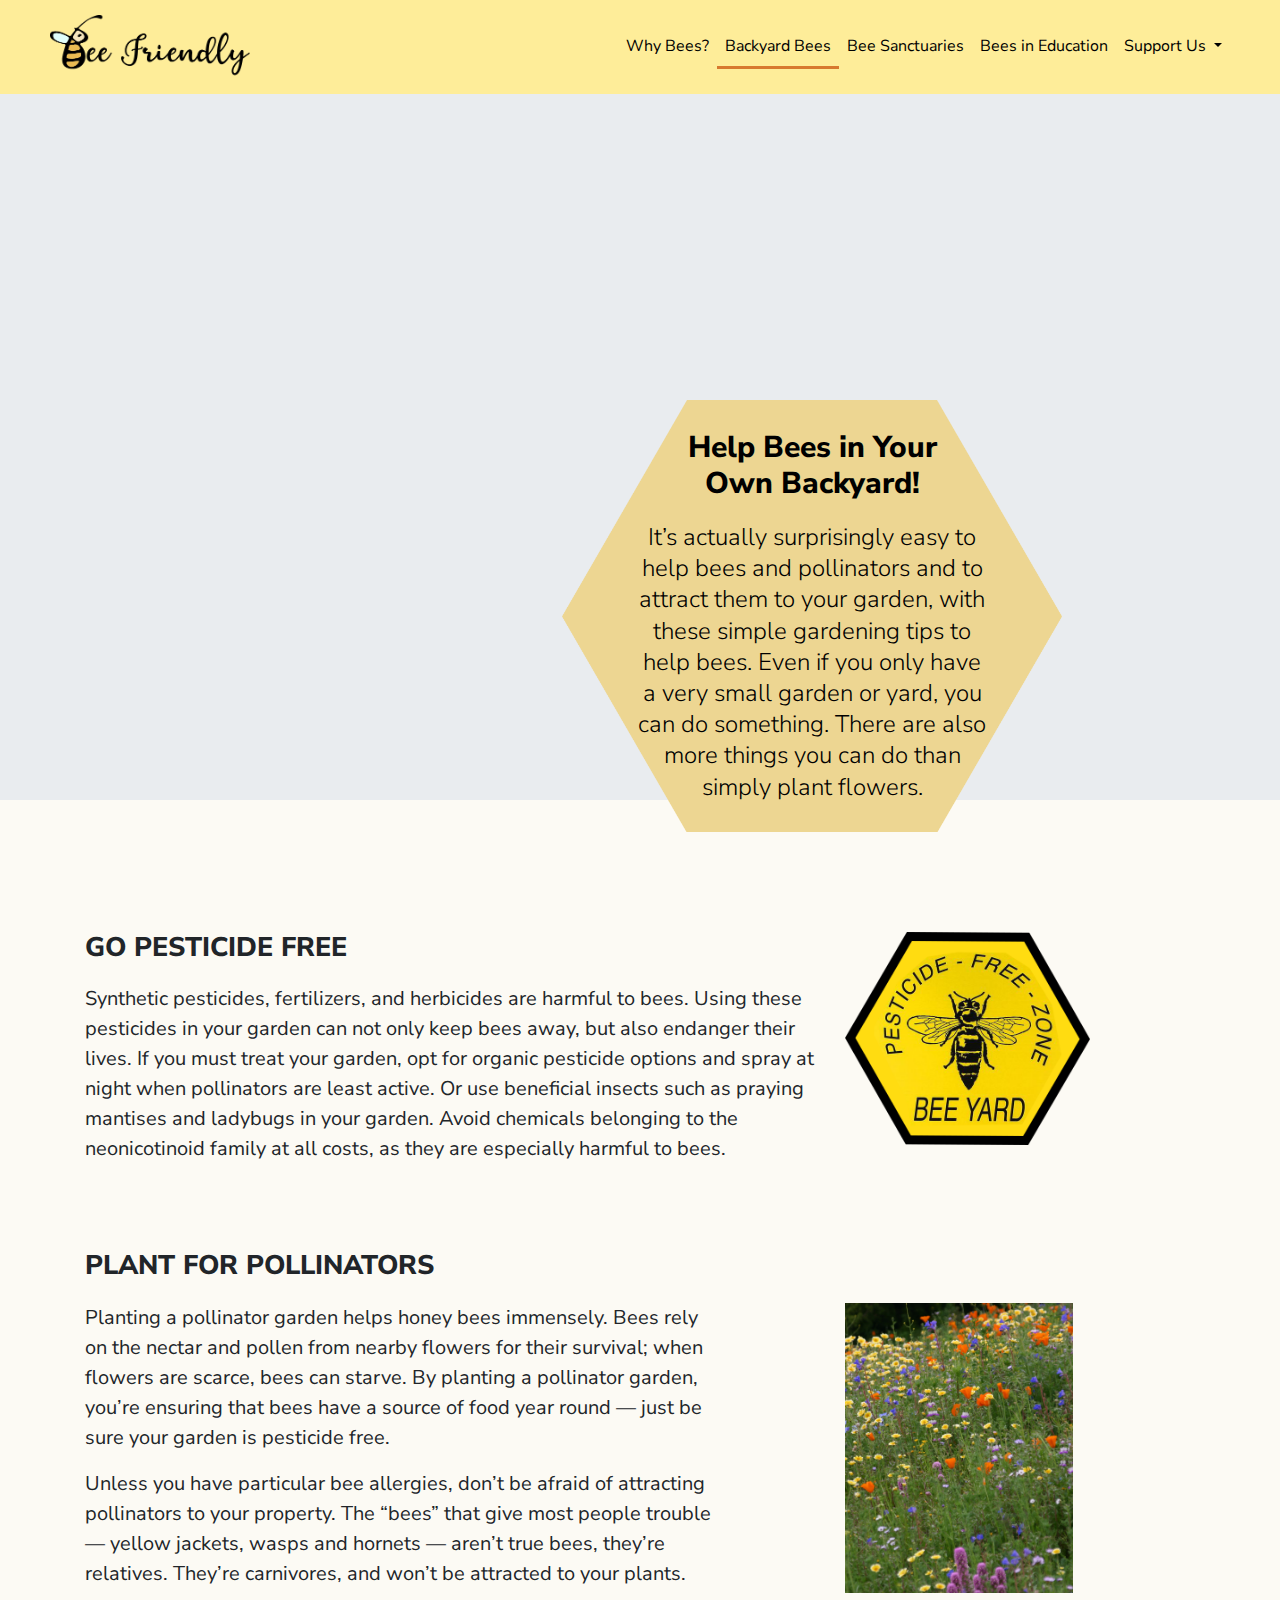
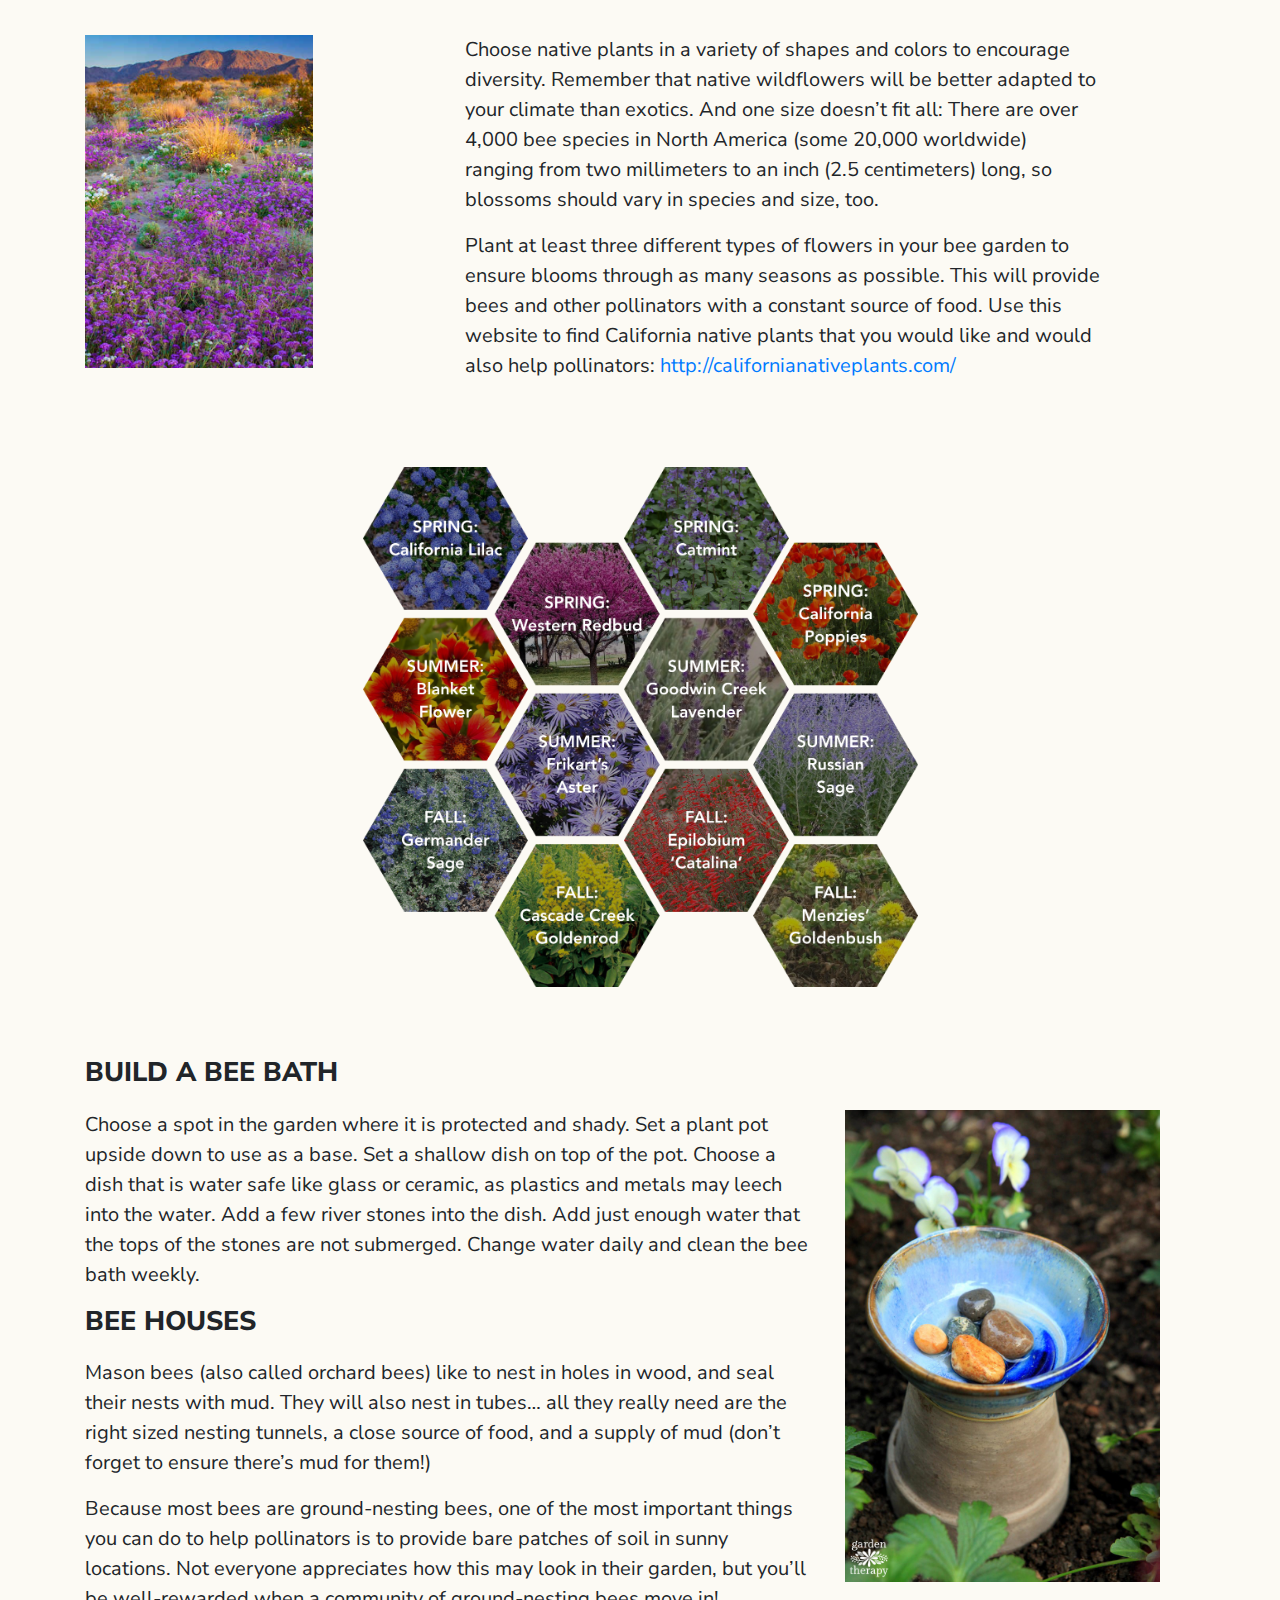
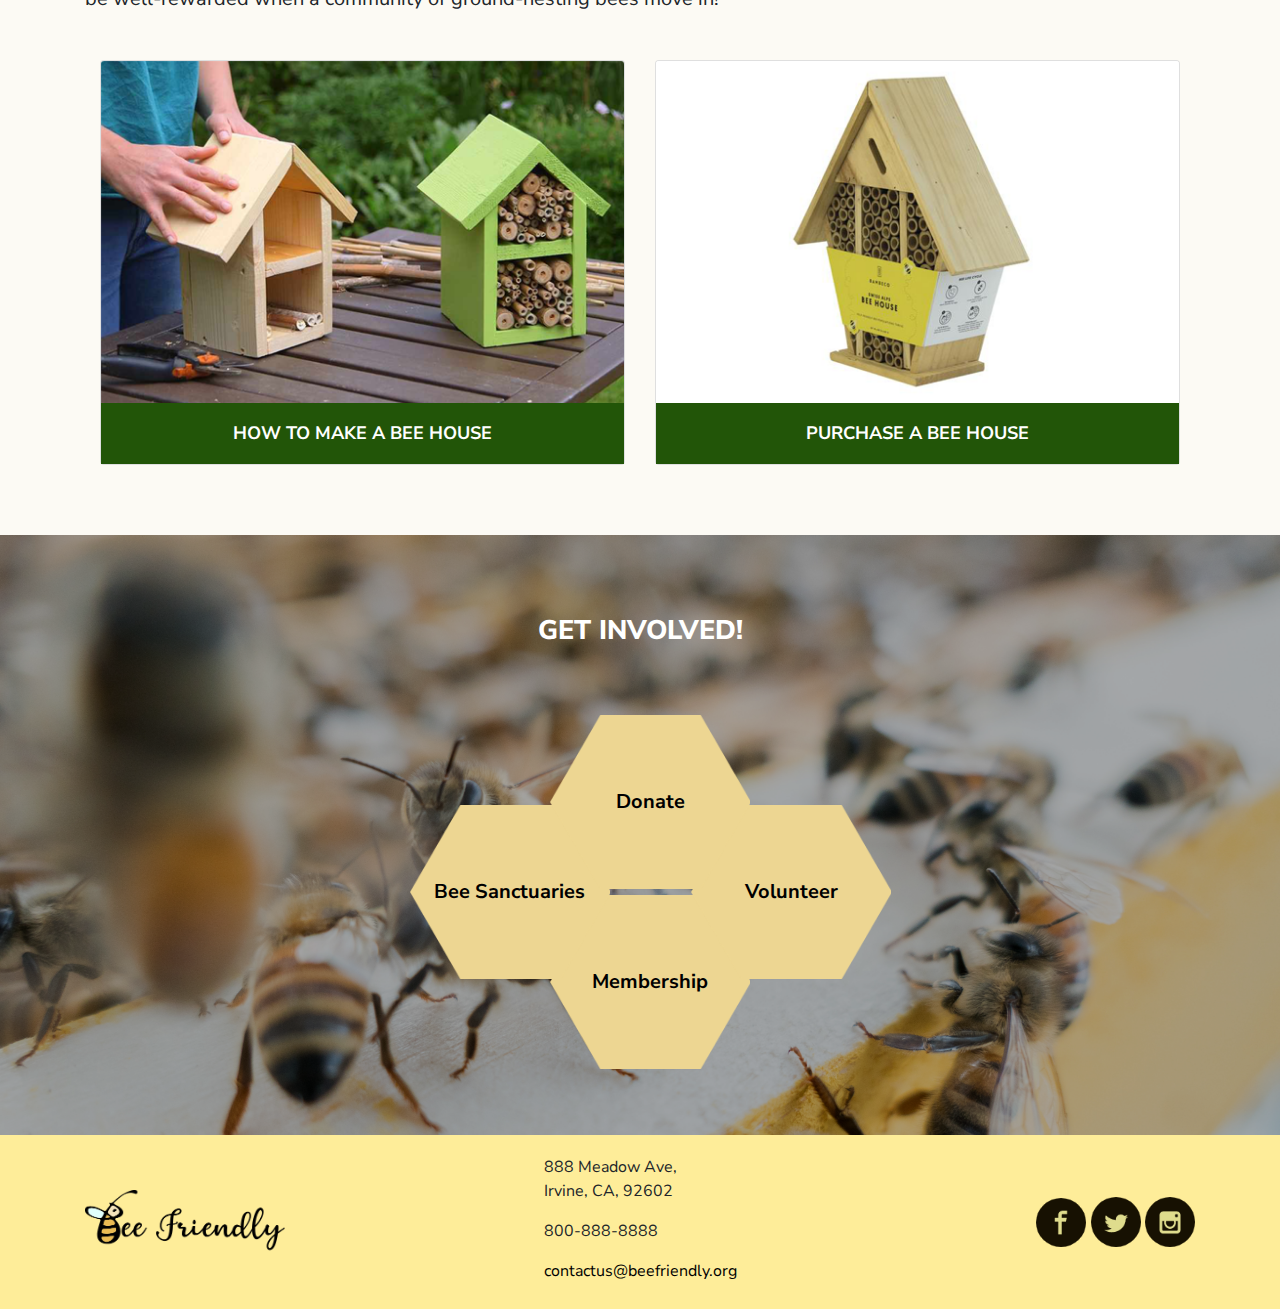
==== backyard-bees.html @ 56a1fdff "added other pages" ====
<!DOCTYPE html>
<html>
    <head>
        <title>Backyard Bees</title>
        
        <!--Bootstrap CSS-->
        <link rel="stylesheet" href="https://stackpath.bootstrapcdn.com/bootstrap/4.3.1/css/bootstrap.min.css" integrity="sha384-ggOyR0iXCbMQv3Xipma34MD+dH/1fQ784/j6cY/iJTQUOhcWr7x9JvoRxT2MZw1T" crossorigin="anonymous">
        
        <!--Custom CSS-->
        <link href="css/index.css" rel="stylesheet" type="text/css">
        <link href="css/bee-sanctuaries.css" rel="stylesheet" type="text/css">
        <link href="css/backyard-bees.css" rel="stylesheet" type="text/css">
        
        <!--Fonts-->
        <link href="https://fonts.googleapis.com/css?family=Nunito+Sans:300,400,700,800,900&display=swap" rel="stylesheet">
        
        <!--Necessary for Responsive Design-->
        <meta name="viewport" content="width=device-width, initial-scale=1">
    </head>
    <body>
        <!-- Navigation -->
        <nav class="navbar navbar-expand-lg navbar-light bg-light bees-navbar">
            <a class="navbar-brand" href="index.html">
                <img src="images/BeeFriendly.png" alt="Bee Friendly Logo" class="bees-logo" id="bees-logo">
            </a>
            <button class="navbar-toggler" type="button" data-toggle="collapse" data-target="#navbarSupportedContent" aria-controls="navbarSupportedContent" aria-expanded="false" aria-label="Toggle navigation">
                <span class="navbar-toggler-icon"></span>
            </button>
            
            <div class="collapse navbar-collapse" id="navbarSupportedContent">
                <ul class="navbar-nav mr-auto bees-nav-ul">
                    <li class="nav-item">
                        <a class="nav-link bees-nav-link" href="comingsoon.html">Why Bees?</a>
                    </li>
                    <li class="nav-item">
                        <a class="nav-link bees-nav-link bees-active" href="backyard-bees.html">Backyard Bees</a>
                    </li>
                    <li class="nav-item">
                        <a class="nav-link bees-nav-link" href="bee-sanctuaries.html">Bee Sanctuaries</a>
                    </li>
                    <li class="nav-item">
                        <a class="nav-link bees-nav-link" href="bees-in-education.html">Bees in Education</a>
                    </li>
                    <li class="nav-item dropdown">
                        <a class="nav-link dropdown-toggle bees-nav-link" href="#" id="navbarDropdown" role="button" data-toggle="dropdown" aria-haspopup="true" aria-expanded="false">
                            Support Us
                        </a>
                        <div class="dropdown-menu bees-dropdown" aria-labelledby="navbarDropdown">
                            <a class="dropdown-item bees-nav-link" href="donate.html">Donate</a>
                            <a class="dropdown-item bees-nav-link" href="volunteer.html">Volunteer</a>
                            <a class="dropdown-item bees-nav-link" href="comingsoon.html">Membership</a>
                        </div>
                    </li>
                </ul>
            </div>
        </nav>
        <!--Header-->
        <div class="jumbotron jumbotron-fluid bees-backyard-jumbo">
            <div class="container">
                <div class="honeycomb">
                    <h1>Help Bees in Your Own Backyard!</h1>
                    <p>It’s actually surprisingly easy to help bees and pollinators and to attract them to your garden, with these simple gardening tips to help bees. Even if you only have a very small garden or yard, you can do something. There are also more things you can do than simply plant flowers.</p>
                </div>
            </div>
        </div>
        <!--Main Content-->
        <section class="bees-backyard-main-content container">
            <div class="row bees-row-2">
                <div class="col-md-8 col-12">
                    <h1>Go Pesticide Free</h1>
                    <p>Synthetic pesticides, fertilizers, and herbicides are harmful to bees. Using these pesticides in your garden can not only keep bees away, but also endanger their lives. If you must treat your garden, opt for organic pesticide options and spray at night when pollinators are least active. Or use beneficial insects such as praying mantises and ladybugs in your garden. Avoid chemicals belonging to the neonicotinoid family at all costs, as they are especially harmful to bees.</p>
                </div>
                <div class="col-md-4 col-12">
                    <img src="images/pesticideFree01.png" alt="A hexagon yellow sign saying Pesticide Free Zone with a bee photo." id="pesticidefree">
                </div>
            </div>
            <div class="row">
                <div class="col-12">
                    <h1>Plant for Pollinators</h1>
                </div>
            </div>
            <div class="row bees-row-3">
                <div class="col-md-7 col-12">
                    <p>Planting a pollinator garden helps honey bees immensely. Bees rely on the nectar and pollen from nearby flowers for their survival; when flowers are scarce, bees can starve. By planting a pollinator garden, you’re ensuring that bees have a source of food year round — just be sure your garden is pesticide free.</p>
                    <p>Unless you have particular bee allergies, don’t be afraid of attracting pollinators to your property. The “bees” that give most people trouble — yellow jackets, wasps and hornets — aren’t true bees, they’re relatives. They’re carnivores, and won’t be attracted to your plants.</p>
                </div>
                <div class="col-md-1"></div>
                <div class="col-md-4 col-12">
                    <img src="images/Wildflowers01.png" alt="A field of wildflowers." id="wildflowers-1">
                </div>
            </div>
            <div class="row bees-row-2">
                <div class="col-md-4 col-12">
                    <img src="images/Wildflowers02.png" alt="A field of wildflowers." id="wildflowers-2">
                </div>
                <div class="col-md-7 col-12">
                    <p>Choose native plants in a variety of shapes and colors to encourage diversity. Remember that native wildflowers will be better adapted to your climate than exotics. And one size doesn’t fit all: There are over 4,000 bee species in North America (some 20,000 worldwide) ranging from two millimeters to an inch (2.5 centimeters) long, so blossoms should vary in species and size, too.</p>
                    <p>Plant at least three different types of flowers in your bee garden to ensure blooms through as many seasons as possible. This will provide bees and other pollinators with a constant source of food. Use this website to find California native plants that you would like and would also help pollinators: <a href="http://californianativeplants.com/" target="_blank">http://californianativeplants.com/</a></p>
                </div>
            </div>
            <div class="row bees-row-2">
                <div class="col-12 flower-list">
                    <img src="images/FlowerList.png" alt="List of seasonally appropriate plants for bees." id="flowerlist">
                </div>
            </div>
            <div class="row">
                <div class="col-12">
                    <h1>Build a Bee Bath</h1>
                </div>
            </div>
            <div class="row bees-row-3">
                <div class="col-md-8 col-12">
                    <p>Choose a spot in the garden where it is protected and shady. Set a plant pot upside down to use as a base. Set a shallow dish on top of the pot. Choose a dish that is water safe like glass or ceramic, as plastics and metals may leech into the water. Add a few river stones into the dish. Add just enough water that the tops of the stones are not submerged. Change water daily and clean the bee bath weekly.</p>
                    <h1>Bee Houses</h1>
                    <p>Mason bees (also called orchard bees) like to nest in holes in wood, and seal their nests with mud. They will also nest in tubes… all they really need are the right sized nesting tunnels, a close source of food, and a supply of mud (don’t forget to ensure there’s mud for them!)</p>
                    <p>Because most bees are ground-nesting bees, one of the most important things you can do to help pollinators is to provide bare patches of soil in sunny locations. Not everyone appreciates how this may look in their garden, but you’ll be well-rewarded when a community of ground-nesting bees move in!</p>
                </div>
                <div class="col-md-4 col-12">
                    <img src="images/beebath.png" alt="A bee bath." id="bee-bath">
                </div>
            </div>
            <div class="row bees-row-2">
                <div class="card-deck container bees-card-deck-3">
                    <div class="card bees-card-3">
                        <a href="#">
                            <img src="images/DIYBeeHouse2.png" class="card-img-top" alt="Man building a bee house.">
                            <div class="card-body bees-card-body-3">
                                <h5 class="card-title">How to make a bee house</h5>
                            </div>
                        </a>
                    </div>
                    <div class="card bees-card-3">
                        <a href="#">
                            <img src="images/BuyBeeHouse2.png" class="card-img-top" alt="A bee house for sale.">
                            <div class="card-body bees-card-body-3">
                                <h5 class="card-title">Purchase a Bee House</h5>
                            </div>
                        </a>
                    </div>
                </div>
            </div>
        </section>
        <div class="bees-involved">
            <h1>Get Involved!</h1>
            <div class="small-honeycombs">
                <div class="small-honeycomb" id="small-hc-1">
                    <h2>
                        <a href="donate.html">Donate</a>
                    </h2>
                </div>
                <div class="small-honeycomb" id="small-hc-2">
                    <h2>
                        <a href="bee-sanctuaries.html">Bee Sanctuaries</a>
                    </h2>
                </div>
                <div class="small-honeycomb" id="small-hc-3">
                    <h2>
                        <a href="volunteer.html">Volunteer</a>
                    </h2>
                </div>
                <div class="small-honeycomb" id="small-hc-4">
                    <h2>
                        <a href="comingsoon.html">Membership</a>
                    </h2>
                </div>
            </div>
        </div>
        <footer>
            <div class="container">
                <div class="row bees-row">
                    <div class="col-md-4 col-12 bees-footer-logo">
                        <a class="navbar-brand" href="index.html">
                            <img src="images/BeeFriendly.png" alt="Bee Friendly Logo" class="bees-logo" id="bees-logo">
                        </a>
                    </div>
                    <div class="col-md-4 col-12 bees-footer-info">
                        <div class="bees-footer-info-inner">
                            <p>
                            888 Meadow Ave,<br> 
                            Irvine, CA, 92602 
                            </p>
                            <p>800-888-8888</p>
                            <p><a href="mailto:contactus@beefriendly.org">contactus@beefriendly.org</a></p>
                        </div>
                    </div>
                    <div class="col-md-4 col-12 bees-footer-sm">
                        <div class="bees-sm">
                            <a href="#">
                                <img src="images/Facebook.png" alt="Facebook Icon" class="bees-sm-link">
                            </a>
                            <a href="#">
                                <img src="images/Twitter.png" alt="Twitter Icon" class="bees-sm-link">
                            </a>
                            <a href="#">
                                <img src="images/Instagram.png" alt="Instagram Icon" class="bees-sm-link">
                            </a>
                        </div>
                    </div>
                </div>
            </div>
        </footer>

        
        <!--JQuery-->
        <script src="https://ajax.googleapis.com/ajax/libs/jquery/3.4.1/jquery.min.js"></script>
        
        <!--Bootstrap JS-->
        <script src="https://code.jquery.com/jquery-3.3.1.slim.min.js" integrity="sha384-q8i/X+965DzO0rT7abK41JStQIAqVgRVzpbzo5smXKp4YfRvH+8abtTE1Pi6jizo" crossorigin="anonymous"></script>
        <script src="https://cdnjs.cloudflare.com/ajax/libs/popper.js/1.14.7/umd/popper.min.js" integrity="sha384-UO2eT0CpHqdSJQ6hJty5KVphtPhzWj9WO1clHTMGa3JDZwrnQq4sF86dIHNDz0W1" crossorigin="anonymous"></script>
        <script src="https://stackpath.bootstrapcdn.com/bootstrap/4.3.1/js/bootstrap.min.js" integrity="sha384-JjSmVgyd0p3pXB1rRibZUAYoIIy6OrQ6VrjIEaFf/nJGzIxFDsf4x0xIM+B07jRM" crossorigin="anonymous"></script>

        <!--Personal JS-->
        <script src="js/index.js" type="text/javascript"></script>
    </body>
</html>
---- css/index.css ----
body {
    background-color: #FCFAF4;
}

/* Parallax */
#parallax-container {
    display: block;
    height: 750px; 
}
#parallax-container div#back {
    background-image: url(../images/HomepageBG01.png);
    position: fixed;
    top: 0;
    background-position: center !important;
    transform: translateY(0px);
    height: 750px; 
    width: 100%;
    margin-top: 80px;
}
#parallax-container div#tree {
    background-image: url(../images/HomepageBG02a.png);
    position: fixed;
    top: 0;
    background-position: right !important;
    transform: translateY(0px);
    height: 750px; 
    width: 100%;
    background-repeat: no-repeat !important;
}
#parallax-container div#bee1 {
    background-image: url(../images/realbee2.png);
    position: fixed;
    top: 110px;
    left: 600px;
    background-position: left !important;
    transform: translateY(0px);
    height: 750px; 
    width: 100%;
    background-repeat: no-repeat !important;
}
#parallax-container div#bee2 {
    background-image: url(../images/realbee3.png);
    position: fixed;
    top: -100px;
    left: 800px;
    background-position: left !important;
    transform: translateY(0px);
    height: 750px; 
    width: 100%;
    background-repeat: no-repeat !important;
}
#parallax-container div#bee3 {
    background-image: url(../images/realbee3.png);
    position: fixed;
    top: 150px;
    left: 300px;
    background-position: left !important;
    transform: translateY(0px);
    height: 750px; 
    width: 100%;
    background-repeat: no-repeat !important;
}
#parallax-container div#bee4 {
    background-image: url(../images/realbee3.png);
    position: fixed;
    top: -150px;
    left: 100px;
    background-position: left !important;
    transform: translateY(0px);
    height: 750px; 
    width: 100%;
    background-repeat: no-repeat !important;
}
#parallax-container div#bee5 {
    background-image: url(../images/realbee2.png);
    position: fixed;
    top: -200px;
    left: 400px;
    background-position: left !important;
    transform: translateY(0px);
    height: 750px; 
    width: 100%;
    background-repeat: no-repeat !important;
}
#parallax-container div#bees-header-content {
    position: fixed;
    top: 200px;
    left: 0;
    background-position: left !important;
    transform: translateY(0px);
    height: 750px; 
    width: 100%;
}

/* Navigation */
.bees-navbar {
    position: fixed;
    z-index: 100;
    width: 100%;
    background-color: #FEED99 !important;
    padding: 10px 50px;
}
.bees-logo {
    max-width: 200px;
}
.bees-nav-ul {
  margin-left: auto;
  margin-right: 0 !important;
}
.bees-nav-link {
    font-family: 'Nunito Sans', sans-serif;
    color: #000000 !important;
    border-bottom: 3px solid rgba(0,0,0,0);
}
.bees-nav-link:hover {
    font-family: 'Nunito Sans', sans-serif;
    color: #000000 !important;
    border-bottom: 3px solid #D7792E;
}
.bees-nav-link.bees-active {
    font-family: 'Nunito Sans', sans-serif;
    color: #000000 !important;
    border-bottom: 3px solid #D7792E;
}
.bees-dropdown {
    background-color: #FCFAF4 !important;
}

/* Header Content */
.bees-header-content {
    position: relative;
    background-color: rgba(0,0,0,.5);
    border-radius: 10px;
    padding: 50px;
    width: 50%;
    margin: 0 50px;
}
.bees-header-content h1 {
    font-family: 'Nunito Sans', sans-serif;
    color: #ffffff;
    font-size: 30px;
    text-transform: uppercase;
    font-weight: 700;
}
.bees-header-content h2 {
    font-family: 'Nunito Sans', sans-serif;
    color: #ffffff;
    font-size: 23px;
}
.bees-header-btn {
    background-color: #EDD692;
    border-radius: 4px;
    padding: 10px 20px;
    color: #000000;
    font-family: 'Nunito Sans', sans-serif;
    text-transform: uppercase;
    font-weight: 700;
    margin-top: 10px;
    display: inline-block;
}
.bees-header-btn:hover {
    background-color: #225508;
    border-radius: 4px;
    padding: 10px 20px;
    color: #ffffff;
    font-family: 'Nunito Sans', sans-serif;
    text-decoration: none !important;
    text-transform: uppercase;
    font-weight: 700;
    margin-top: 10px;
    display: inline-block;
}

/* Donation */
.bees-donate {
    position: relative;
    background-color: #225508;
    padding: 30px;
}
.bees-donate-content {
    display: flex;
    height: 100%;
    align-items: center;
    justify-content: center;
}
.bees-donate-content h3 {
    display: inline-block;
    color: #ffffff;
    font-family: 'Nunito Sans', sans-serif;
    margin: 0 20px;
}
.bees-donate-content h4 {
    display: inline-block;
    color: #ffffff;
    font-family: 'Nunito Sans', sans-serif;
    background-color: #467030;
    border: 1px solid #ffffff;
    padding: 5px 10px;
    margin: 0 10px;
    border-radius: 4px;
    cursor: pointer;
    text-transform: uppercase;
    font-weight: 300;
}
.bees-donate-content h4:hover {
    display: inline-block;
    color: #000000;
    font-family: 'Nunito Sans', sans-serif;
    background-color: #EDD692;
    border: 1px solid #EDD692;
    padding: 5px 10px;
    margin: 0 10px;
    border-radius: 4px;
    cursor: pointer;
    text-transform: uppercase;
    font-weight: 300;
}
.bees-donate-btn.active {
    display: inline-block;
    color: #000000;
    font-family: 'Nunito Sans', sans-serif;
    background-color: #EDD692;
    border: 1px solid #EDD692;
    padding: 5px 10px;
    margin: 0 10px;
    border-radius: 4px;
    cursor: pointer;
    text-transform: uppercase;
    font-weight: 300;
}
#bees-donate-1 {
    display: none;
}
#bees-donate-2 {
    display: none;
}
.bees-donate-form {
    margin-top: 30px;
}
.bees-donate-form h5 {
    font-family: 'Nunito Sans', sans-serif;
    color: #ffffff;
}
.bees-input {
    margin-bottom: 10px;
}
.bees-input-1 {
    margin-bottom: 20px;
    width: 48.5%;
}
.bees-donate-submit {
    color: #000000;
    font-family: 'Nunito Sans', sans-serif;
    background-color: #EDD692;
    border: 1px solid #EDD692;
    padding: 5px 10px;
    border-radius: 4px;
    text-transform: uppercase;
    font-size: 1.2rem;
    font-weight: 400;
    display: inline-block;
    cursor: pointer;
}
.bees-donate-submit:hover {
    color: #ffffff;
    font-family: 'Nunito Sans', sans-serif;
    background-color: #467030;
    border: 1px solid #ffffff;
    padding: 5px 10px;
    border-radius: 4px;
    text-transform: uppercase;
    font-size: 1.2rem;
    font-weight: 400;
    display: inline-block;
    cursor: pointer;
}
#bees-donate-thanks {
    display: none;
    width: 50%;
    margin: 30px auto;
    color: #ffffff;
    font-family: 'Nunito Sans', sans-serif;
}
.bees-donate-thanks h4 {
    display: inline-block;
    color: #ffffff;
    font-family: 'Nunito Sans', sans-serif;
    background-color: #467030;
    border: 1px solid #ffffff;
    padding: 5px 10px;
    border-radius: 4px;
    cursor: pointer;
    text-transform: uppercase;
    font-weight: 300;
}
.bees-donate-thanks h4:hover {
    display: inline-block;
    color: #000000;
    font-family: 'Nunito Sans', sans-serif;
    background-color: #EDD692;
    border: 1px solid #EDD692;
    padding: 5px 10px;
    border-radius: 4px;
    cursor: pointer;
    text-transform: uppercase;
    font-weight: 300;
}

/* Main Content */
.bees-main-content {
    position: relative;
    background-color: #FCFAF4;
    width: 100%;
    padding-top: 50px;
}
#OurMission {
    width: 50%;
}
.bees-photo-container {
    text-align: center;
}
.bees-main-content h1 {
    font-family: 'Nunito Sans', sans-serif;
    text-transform: uppercase;
    font-size: 27px;
    font-weight: 800;
    margin-bottom: 20px;
}
.bees-main-content p {
    font-family: 'Nunito Sans', sans-serif;
    font-size: 20px;
}
.bees-main-content li {
    font-family: 'Nunito Sans', sans-serif;
    font-size: 20px;
}
.bees-row {
    display: flex;
    height: 100%;
    align-items: center;
}
.bees-card-deck {
    margin: 100px auto;
}
.bees-card {
    margin-left: 0 !important;
}
.bees-card-body {
    background-color: #225508 !important;
}
.bees-card:hover .bees-card-body {
    background-color: #EDD692 !important;
}
.bees-card-body h5 {
    font-family: 'Nunito Sans', sans-serif;
    color: #ffffff;
    text-transform: uppercase;
    font-size: 20px;
    font-weight: 700;
    text-align: center;
    margin-bottom: 0;
}
.bees-card:hover h5 {
    color: #000000;
}
.bees-card a:hover {
    text-decoration: none !important;
}
#Membership {
    width: 70%;
}
.bees-membership {
    margin-top: 80px;
}
.bees-content-btn {
    background-color: #EDD692;
    border-radius: 10px;
    padding: 10px 20px;
    color: #000000;
    font-family: 'Nunito Sans', sans-serif;
    text-transform: uppercase;
    font-weight: 700;
    margin-top: 10px;
    display: inline-block;
}
.bees-content-btn:hover {
    background-color: #225508;
    border-radius: 10px;
    padding: 10px 20px;
    color: #ffffff;
    font-family: 'Nunito Sans', sans-serif;
    text-decoration: none !important;
    text-transform: uppercase;
    font-weight: 700;
    margin-top: 10px;
    display: inline-block;
}
.bees-events {
    margin-top: 100px;
}
.bees-carousel-caption {
    position: absolute;
    right: 0;
    bottom: 0;
    left: 15%;
    z-index: 10;
    display: flex !important;
    align-items: center;
    height: 100%;
}
.bees-events-mobile {
    display: none;
}
#contact-img {
    width: 90%;
}
.bees-contact {
    padding: 50px;
}
.bees-contact-form {
    background-color: #225508;
    padding: 20px;
    border-radius: 10px;
    width: 80%;
    text-align: center;
}
.bees-contact a {
    background-color: #EDD692;
    border-radius: 10px;
    padding: 8px 20px;
    color: #000000;
    border: 2px solid #EDD692;
    font-family: 'Nunito Sans', sans-serif;
    text-transform: uppercase;
    font-weight: 700;
    margin-top: 10px;
    display: inline-block;
}
.bees-contact a:hover {
    background-color: #467030;
    border-radius: 10px;
    padding: 8px 20px;
    color: #ffffff;
    border: 2px solid #ffffff;
    font-family: 'Nunito Sans', sans-serif;
    text-decoration: none !important;
    text-transform: uppercase;
    font-weight: 700;
    margin-top: 10px;
    display: inline-block;
}
.bees-contact h1 {
    font-family: 'Nunito Sans', sans-serif;
    text-transform: uppercase;
    font-size: 27px;
    font-weight: 800;
    margin-bottom: 20px;
    color: #ffffff;
}

/* Footer */
footer {
    position: relative;
    background-color: #FEED99;
    padding: 10px;
}
.bees-footer-info {
    font-family: 'Nunito Sans', sans-serif;
    padding-top: 10px;
    text-align: center;
}
.bees-footer-info-inner {
    display: inline-block;
    text-align: left;
}
.bees-footer-info a {
    font-family: 'Nunito Sans', sans-serif;
    color: #000000;
}
.bees-footer-info a:hover {
    font-family: 'Nunito Sans', sans-serif;
    color: #000000;
    text-decoration: underline #000000 solid;
}
.bees-footer-sm {
    text-align: right;
}
.bees-sm {
    display: inline-block;
}
.bees-sm a:hover {
    text-decoration: none !important;
}
.bees-sm-link {
    width: 50px;
}

/* Media Queries */
@media only screen and (max-width: 1000px) {
    .bees-header-content {
        position: relative;
        background-color: rgba(0,0,0,.5);
        border-radius: 10px;
        padding: 50px;
        width: 90%;
        margin: 0 auto;
    }
    #OurMission {
        width: 80%;
    }
    #Membership {
        width: 80%;
    }
    #contact-img {
        width: 100%;
    }
    .bees-card-body h5 {
        font-family: 'Nunito Sans', sans-serif;
        color: #ffffff;
        text-transform: uppercase;
        font-size: 15px;
        font-weight: 700;
        text-align: center;
        margin-bottom: 0;
    }
}
@media only screen and (max-width: 900px) {
    .bees-donate-content h3 {
        display: inline-block;
        color: #ffffff;
        font-family: 'Nunito Sans', sans-serif;
        margin: 0 20px;
        font-size: 23px;
    }
    .bees-donate-content h4 {
        display: inline-block;
        color: #ffffff;
        font-family: 'Nunito Sans', sans-serif;
        background-color: #467030;
        border: 1px solid #ffffff;
        padding: 5px 10px;
        margin: 0 10px;
        border-radius: 4px;
        cursor: pointer;
        text-transform: uppercase;
        font-weight: 300;
        font-size: 18px;
        text-align: center;
    }
    .bees-donate-content h4:hover {
        display: inline-block;
        color: #000000;
        font-family: 'Nunito Sans', sans-serif;
        background-color: #EDD692;
        border: 1px solid #EDD692;
        padding: 5px 10px;
        margin: 0 10px;
        border-radius: 4px;
        cursor: pointer;
        text-transform: uppercase;
        font-weight: 300;
        text-align: center;
    }
    .bees-donate-btn.active {
        display: inline-block;
        color: #000000;
        font-family: 'Nunito Sans', sans-serif;
        background-color: #EDD692;
        border: 1px solid #EDD692;
        padding: 5px 10px;
        margin: 0 10px;
        border-radius: 4px;
        cursor: pointer;
        text-transform: uppercase;
        font-weight: 300;
        text-align: center;
    }
}
@media only screen and (max-width: 768px) {
    #Membership {
        width: 80%;
        margin-bottom: 50px;
    }
    #OurMission {
        width: 80%;
        margin-top: 50px;
    }
    .bees-card-deck {
        flex-flow: column;
    }
    .bees-card {
        margin-bottom: 20px !important;
    }
    .bees-contact-form {
        margin: 0 auto;
    }
    #contact-img {
        width: 100%;
        margin-top: 50px;
    }
    .bees-footer-sm {
        text-align: center;
    }
    .bees-footer-logo{
        text-align: center;
    }
    .bees-footer-info-inner {
        display: inline-block;
        text-align: center;
    }
}

@media only screen and (max-width: 500px) {
    .bees-donate-content h4 {
        display: inline-block;
        color: #ffffff;
        font-family: 'Nunito Sans', sans-serif;
        background-color: #467030;
        border: 1px solid #ffffff;
        padding: 5px 10px;
        margin: 0 5px;
        border-radius: 4px;
        cursor: pointer;
        text-transform: uppercase;
        font-weight: 300;
        font-size: 18px;
        text-align: center;
    }
    .bees-donate-content h4:hover {
        display: inline-block;
        color: #000000;
        font-family: 'Nunito Sans', sans-serif;
        background-color: #EDD692;
        border: 1px solid #EDD692;
        padding: 5px 10px;
        margin: 0 5px;
        border-radius: 4px;
        cursor: pointer;
        text-transform: uppercase;
        font-weight: 300;
        text-align: center;
    }
    .bees-donate-btn.active {
        display: inline-block;
        color: #000000;
        font-family: 'Nunito Sans', sans-serif;
        background-color: #EDD692;
        border: 1px solid #EDD692;
        padding: 5px 10px;
        margin: 0 5px;
        border-radius: 4px;
        cursor: pointer;
        text-transform: uppercase;
        font-weight: 300;
        text-align: center;
    }
    .bees-events-mobile {
        display: block;
        margin-top: 100px;
    }
    .bees-events {
        display: none;
    }
    .bees-carousel-caption {
        position: absolute;
        right: 0;
        bottom: 0;
        left: 20%;
        z-index: 10;
        display: flex !important;
        align-items: center;
        height: 100%;
    }
}
---- css/bee-sanctuaries.css ----
.bees-sanc-jumbo {
    background-image: url(../images/BeeSancHeader.png);
    background-size: cover;
    background-repeat: no-repeat;
    position: relative;
    height: 800px;
}
.honeycomb {
    text-align: center;
}
.honeycomb h1 {
    font-family: 'Nunito Sans', sans-serif;
    color: #000000;
    font-size: 30px;
    font-weight: 800;
    margin-top: 50px;
    margin-bottom: 20px;
}
.honeycomb h2 {
    font-family: 'Nunito Sans', sans-serif;
    color: #000000;
    font-size: 25px;
    font-weight: 700;
    margin: 40px auto;
    width: 75%;
}
.honeycomb p {
    font-family: 'Nunito Sans', sans-serif;
    color: #000000;
    font-size: 24px;
    font-weight: 300;
    width: 70%;
    margin: 30px auto;
    line-height: 1.3;
}
#honeycomb-2 h1 {
    margin-top: 30px;
}
#honeycomb-2 p {
    width: 80%;
}
#honeycomb-3 p {
    width: 50%;
}
.honeycomb a {
    font-family: 'Nunito Sans', sans-serif;
    color: #ffffff;
    font-size: 18px;
    font-weight: 700;
    padding: 10px 20px;
    border-radius: 4px;
    background-color: #225508;
    text-transform: uppercase;
}
.honeycomb a:hover {
    font-family: 'Nunito Sans', sans-serif;
    color: #ffffff;
    font-size: 18px;
    font-weight: 700;
    background-color: #467030;
    padding: 10px 20px;
    border-radius: 4px;
    text-transform: uppercase;
}
.honeycomb-full {
    background: url(../images/HoneyComb.png);
    background-size: cover;
    background-repeat: no-repeat;
    width: 500px;
    height: 432px;
}
.honeycomb-half {
    background: url(../images/HalfHoneycomb.png);
    background-size: contain;
    background-repeat: no-repeat;
    width: 500px;
    height: 211px;
}
#honeycomb-1 {
    position: absolute;
    z-index: 3;
    top: 50%;
    left: 17%;
}
#honeycomb-2 {
    position: absolute;
    z-index: 2;
    top: 80%;
    left: 45%;
}
#honeycomb-3 {
    position: absolute;
    z-index: 2;
    top: 110%;
    left: 17%;
}
.bees-card-deck-2 {
    margin: 30px auto 50px auto;
    padding: 0;
}
.bees-card-2 {
    margin-left: 0 !important;
}
.bees-card-body-2 {
    background-color: #225508 !important;
}
.bees-card-body-2 h5 {
    font-family: 'Nunito Sans', sans-serif;
    color: #ffffff;
    text-transform: uppercase;
    font-size: 20px;
    font-weight: 700;
    text-align: center;
    margin-bottom: 0;
}
.bees-sanc-main-content {
    padding-top: 350px;
    margin: 0 auto;
}
.bees-sanc-main-content h1 {
    font-family: 'Nunito Sans', sans-serif;
    text-transform: uppercase;
    font-size: 27px;
    font-weight: 800;
    margin-bottom: 20px;
}
.bees-sanc-main-content h2 {
    font-family: 'Nunito Sans', sans-serif;
    font-size: 25px;
    font-weight: 700;
    margin-bottom: 15px;
}
.bees-sanc-main-content h3 {
    font-family: 'Nunito Sans', sans-serif;
    font-size: 20px;
    font-weight: 700;
    margin-bottom: 10px;
}
.bees-sanc-main-content p {
    font-family: 'Nunito Sans', sans-serif;
    font-size: 20px;
}
.bees-sanc-main-content li {
    font-family: 'Nunito Sans', sans-serif;
    font-size: 20px;
}
.bees-sanctuaries {
    margin-top: 100px;
}
.bees-sanctuary {
    margin-top: 50px;
    margin-bottom: 70px;
}
.bees-sanctuary h4 {
    font-size: 20px !important;
}
#cg-1 {
    width: 90%;
}
#cg-2 {
    width: 90%;
}
#cg-3 {
    width: 90%;
}
.bees-start-sanc {
    background-image: url(../images/Partner.png);
    background-size: cover;
    background-repeat: no-repeat;
    padding: 80px;
    text-align: center;
}
.bees-start-sanc h1 {
    font-family: 'Nunito Sans', sans-serif;
    text-transform: uppercase;
    font-size: 27px;
    font-weight: 800;
    margin: 0 auto 20px auto;
    color: #ffffff;
    width: 50%;
}
.bees-start-sanc p {
    font-family: 'Nunito Sans', sans-serif;
    font-size: 20px;
    color: #ffffff !important;
    font-weight: 600;
    width: 50%;
    margin: 0 auto;
}
.bees-start-sanc .bees-contact-form {
    background-color: transparent;
    width: 50%;
    margin: 0 auto;
}
---- css/backyard-bees.css ----
.bees-backyard-jumbo {
    background-image: url(../images/BackyardBeesBG.png);
    background-size: cover;
    background-repeat: no-repeat;
    position: relative;
    height: 800px;
}
.honeycomb {
    text-align: center;
    background: url(../images/HoneyComb.png);
    background-size: cover;
    background-repeat: no-repeat;
    width: 500px;
    height: 432px;
    position: absolute;
    z-index: 3;
    top: 50%;
    right: 17%;
}
.honeycomb h1 {
    font-family: 'Nunito Sans', sans-serif;
    color: #000000;
    font-size: 30px;
    font-weight: 800;
    margin: 30px auto 20px;
    width: 50%;
}
.honeycomb p {
    font-family: 'Nunito Sans', sans-serif;
    color: #000000;
    font-size: 24px;
    font-weight: 300;
    width: 70%;
    margin: 20px auto;
    line-height: 1.3;
}
.bees-backyard-main-content {
    padding-top: 100px;
    margin: 0 auto;
}
.bees-backyard-main-content h1 {
    font-family: 'Nunito Sans', sans-serif;
    text-transform: uppercase;
    font-size: 27px;
    font-weight: 800;
    margin-bottom: 20px;
}
.bees-backyard-main-content h2 {
    font-family: 'Nunito Sans', sans-serif;
    font-size: 25px;
    font-weight: 700;
    margin-bottom: 15px;
}
.bees-backyard-main-content h3 {
    font-family: 'Nunito Sans', sans-serif;
    font-size: 20px;
    font-weight: 700;
    margin-bottom: 10px;
}
.bees-backyard-main-content p {
    font-family: 'Nunito Sans', sans-serif;
    font-size: 20px;
}
.bees-row-2 {
    margin-bottom: 70px;
}
.bees-row-3 {
    margin-bottom: 30px;
}
#pesticidefree {
    width: 70%;
}
#wildflowers-1{
    width: 65%;
}
#wildflowers-2{
    width: 65%;
}
#flowerlist {
    width: 50%;
}
.flower-list {
    text-align: center;
}
.bees-card-deck-3 {
    margin: 0 auto;
}
.bees-card-body-3 {
    background-color: #225508 !important;
}
.bees-card-3:hover .bees-card-body-3 {
    background-color: #EDD692 !important;
}
.bees-card-body-3 h5 {
    font-family: 'Nunito Sans', sans-serif;
    color: #ffffff;
    text-transform: uppercase;
    font-size: 18px;
    font-weight: 700;
    text-align: center;
    margin-bottom: 0;
}
.bees-card-3:hover h5 {
    color: #000000;
}
.bees-card-3 a:hover {
    text-decoration: none !important;
}
#bee-bath {
    width: 90%;
}
.bees-involved {
    background-image: url(../images/GetInvolved.png);
    background-size: cover;
    background-repeat: no-repeat;
    padding: 80px;
    text-align: center;
    position: relative;
    height: 600px;
}
.bees-involved h1 {
    font-family: 'Nunito Sans', sans-serif;
    text-transform: uppercase;
    font-size: 27px;
    font-weight: 800;
    margin: 0 auto 20px auto;
    color: #ffffff;
    width: 50%;
}
.small-honeycomb {
    text-align: center;
    background: url(../images/HoneyComb.png);
    background-size: cover;
    background-repeat: no-repeat;
    width: 200px;
    height: 174px;
}
.small-honeycomb h2 {
    font-family: 'Nunito Sans', sans-serif;
    color: #000000;
    font-size: 20px;
    font-weight: 700;
    margin-top: 75px;
    text-decoration: none !important;
}
.small-honeycomb h2 a {
    font-family: 'Nunito Sans', sans-serif;
    color: #000000;
    font-size: 20px;
    font-weight: 700;
    margin-top: 75px;
    text-decoration: none !important;
}
.small-honeycomb h2 a:hover {
    font-family: 'Nunito Sans', sans-serif;
    color: #000000;
    font-size: 20px;
    font-weight: 700;
    margin-top: 75px;
    text-decoration: underline !important;
}
#small-hc-1 {
    position: absolute;
    z-index: 4;
    top: 30%;
    left: 43%;
}
#small-hc-2 {
    position: absolute;
    z-index: 3;
    top: 45%;
    left: 32%;
}
#small-hc-3 {
    position: absolute;
    z-index: 2;
    top: 45%;
    left: 54%;
}
#small-hc-4 {
    position: absolute;
    z-index: 1;
    top: 60%;
    left: 43%;
}
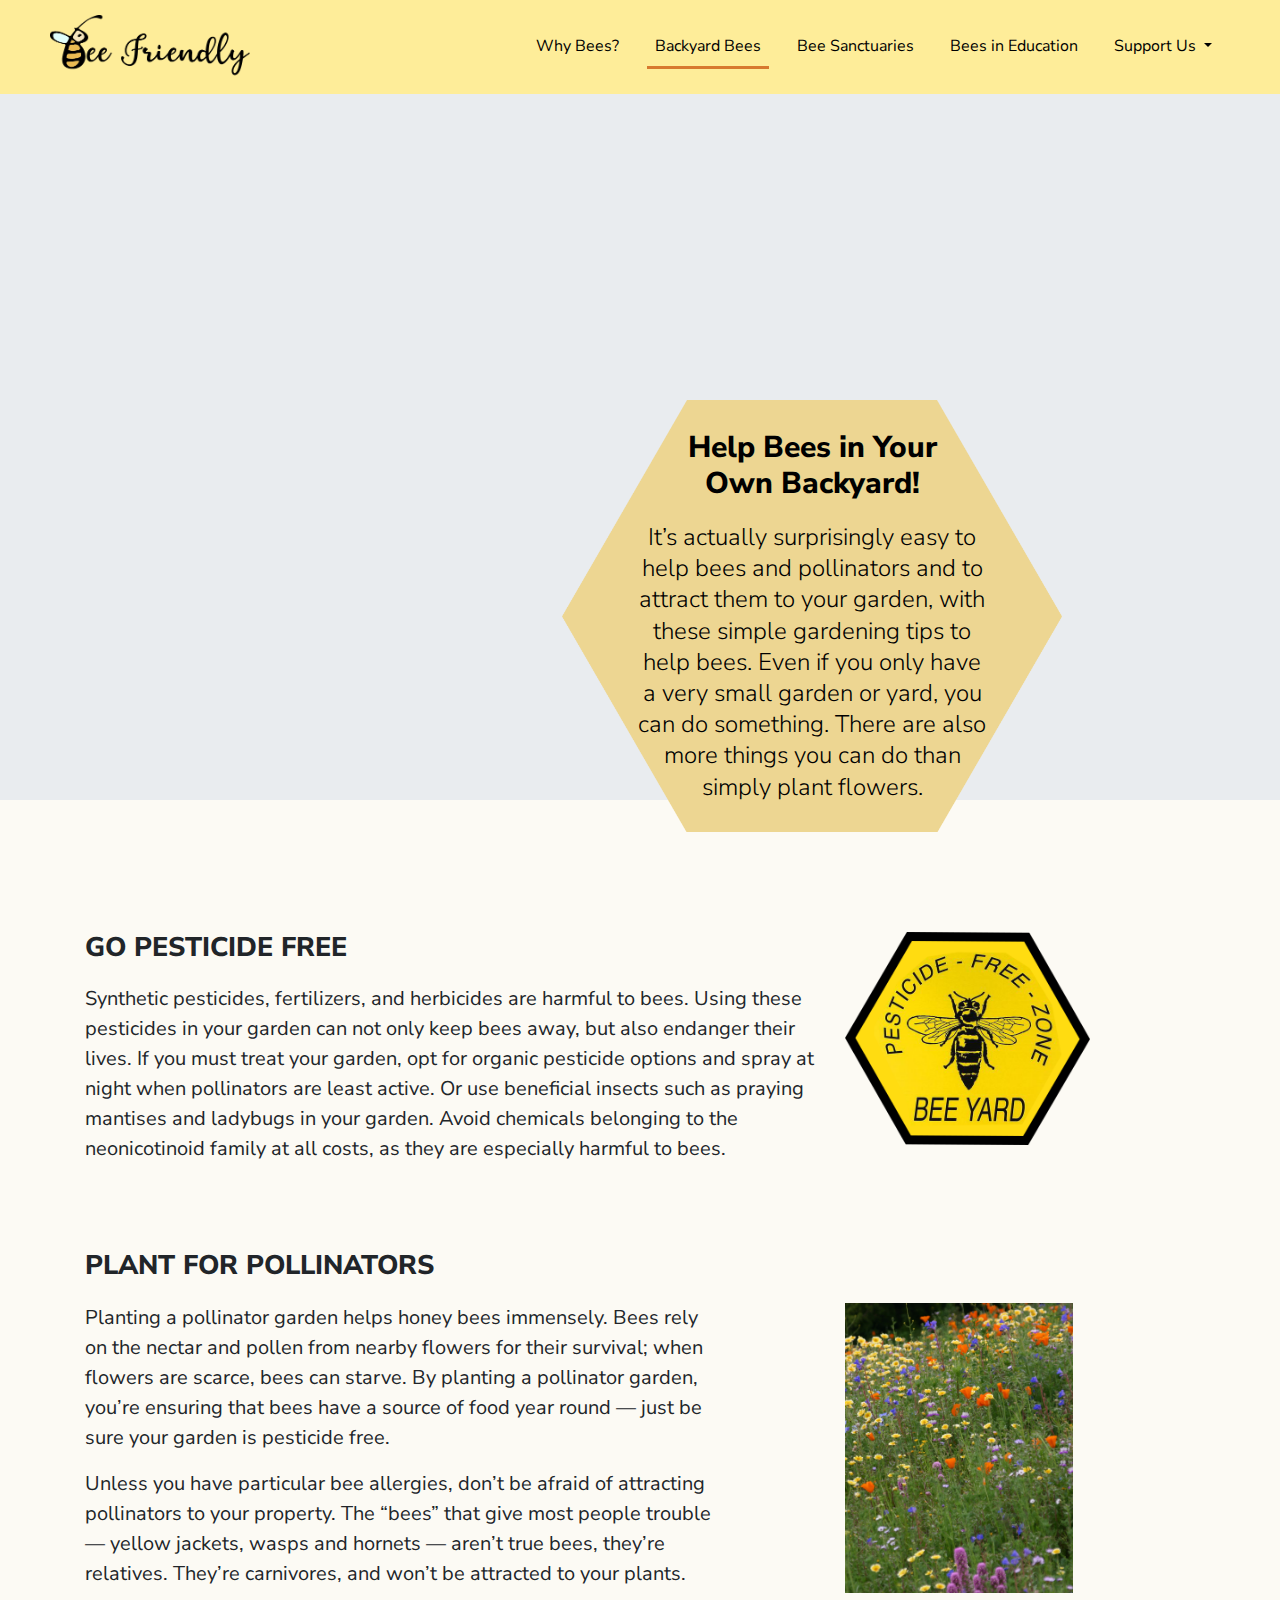
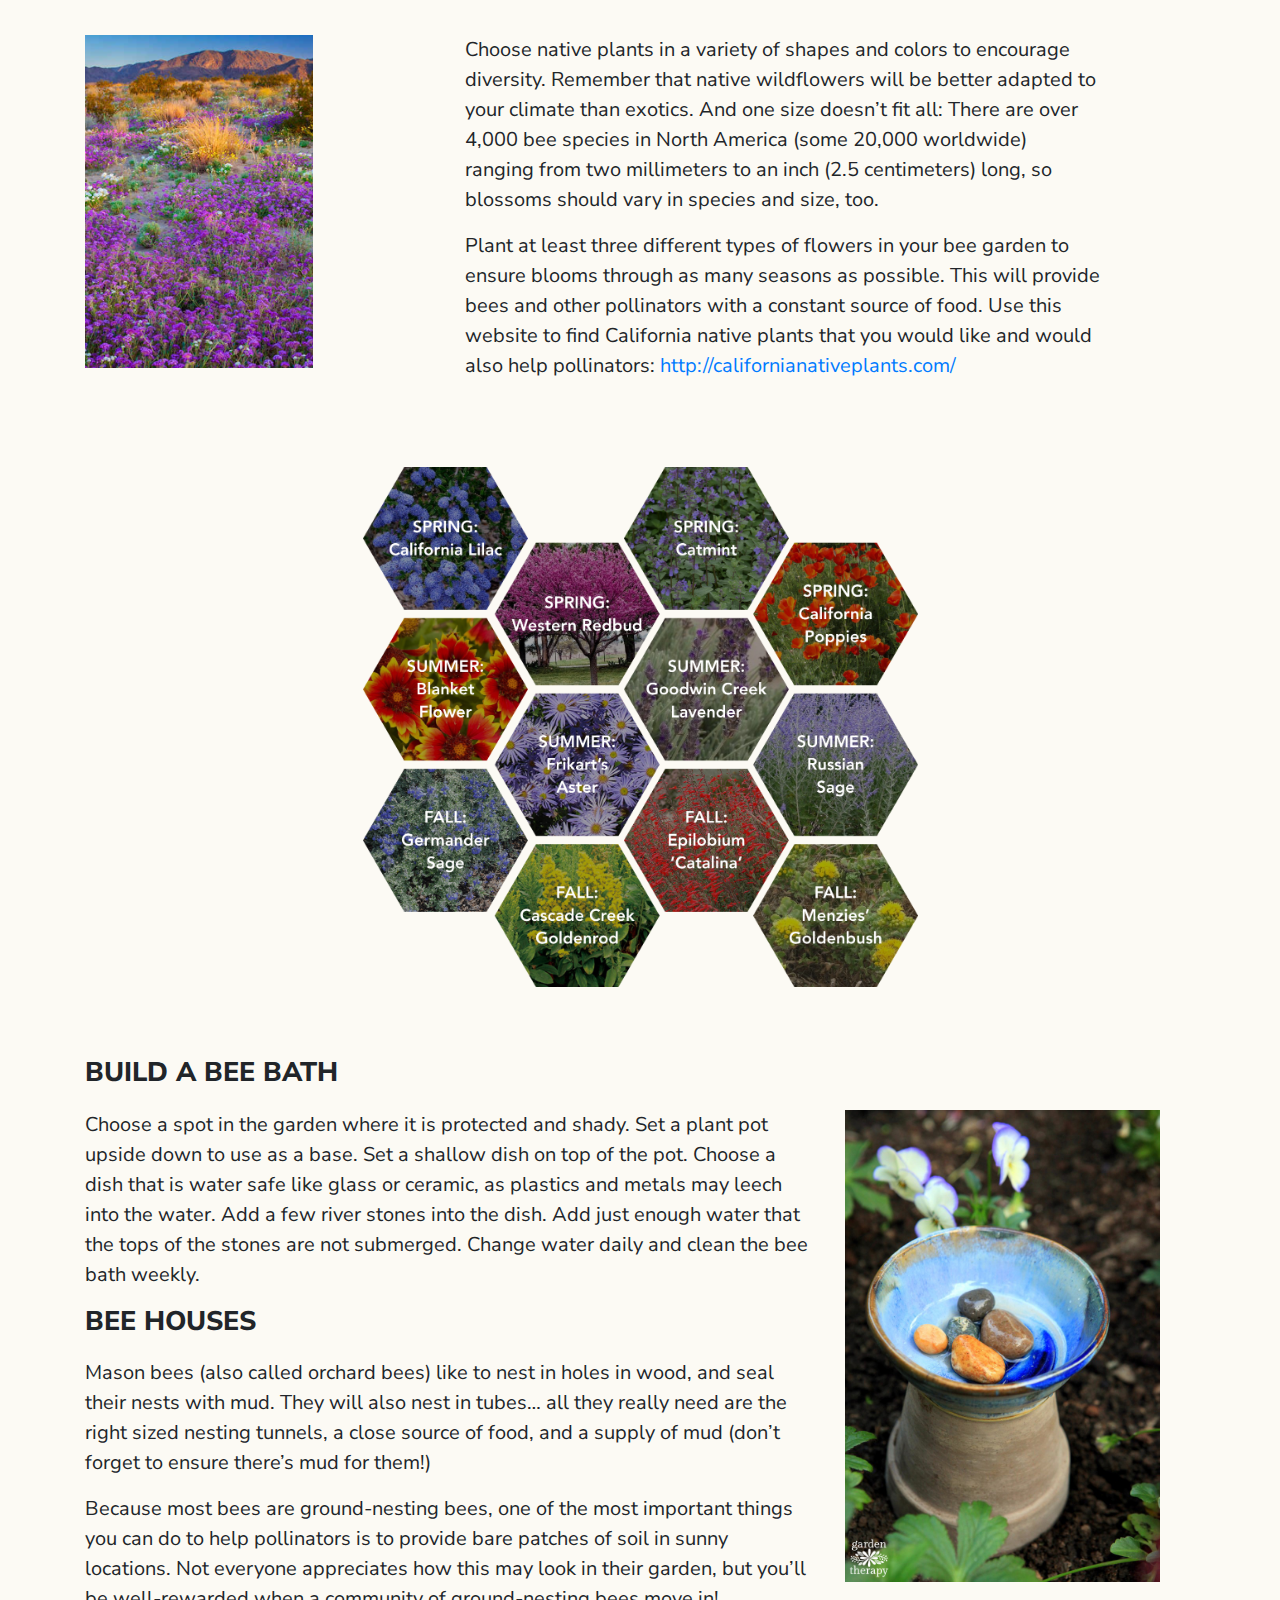
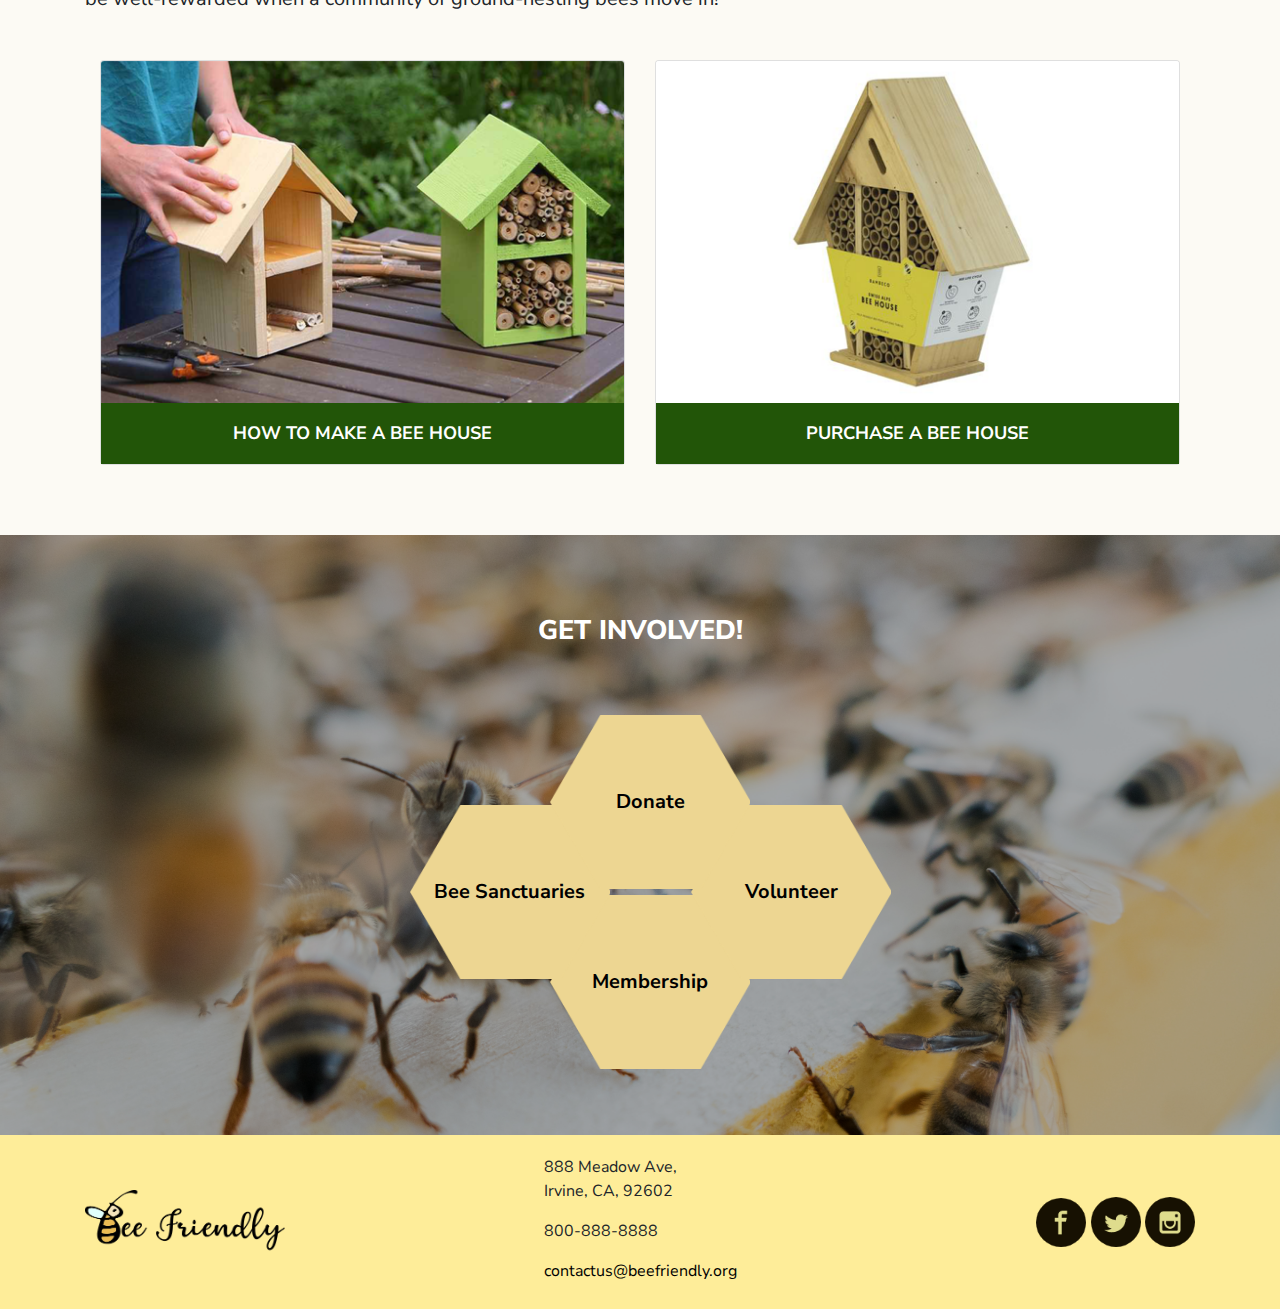
==== commit 1b641274: "corrections" ====
--- a/backyard-bees.html
+++ b/backyard-bees.html
@@ -16,6 +16,9 @@
         
         <!--Necessary for Responsive Design-->
         <meta name="viewport" content="width=device-width, initial-scale=1">
+
+        <link rel="icon" href="photobees/beetop.png"> 
+        
     </head>
     <body>
         <!-- Navigation -->
@@ -32,8 +35,8 @@
                     <li class="nav-item">
                         <a class="nav-link bees-nav-link" href="comingsoon.html">Why Bees?</a>
                     </li>
-                    <li class="nav-item">
-                        <a class="nav-link bees-nav-link bees-active" href="backyard-bees.html">Backyard Bees</a>
+    <li class="nav-item">
+    <a class="nav-link bees-nav-link bees-active" href="backyard-bees.html">Backyard Bees</a>
                     </li>
                     <li class="nav-item">
                         <a class="nav-link bees-nav-link" href="bee-sanctuaries.html">Bee Sanctuaries</a>
--- a/css/index.css
+++ b/css/index.css
@@ -124,6 +124,10 @@
 }
 .bees-dropdown {
     background-color: #FCFAF4 !important;
+}
+
+li.nav-item {
+    padding: 0 10px;
 }
 
 /* Header Content */
--- a/css/bee-sanctuaries.css
+++ b/css/bee-sanctuaries.css
@@ -1,3 +1,7 @@
+li.nav-item {
+    padding: 0 10px;
+}
+
 .bees-sanc-jumbo {
     background-image: url(../images/BeeSancHeader.png);
     background-size: cover;
--- a/css/backyard-bees.css
+++ b/css/backyard-bees.css
@@ -1,3 +1,8 @@
+
+li.nav-item {
+    padding: 0 10px;
+}
+
 .bees-backyard-jumbo {
     background-image: url(../images/BackyardBeesBG.png);
     background-size: cover;
